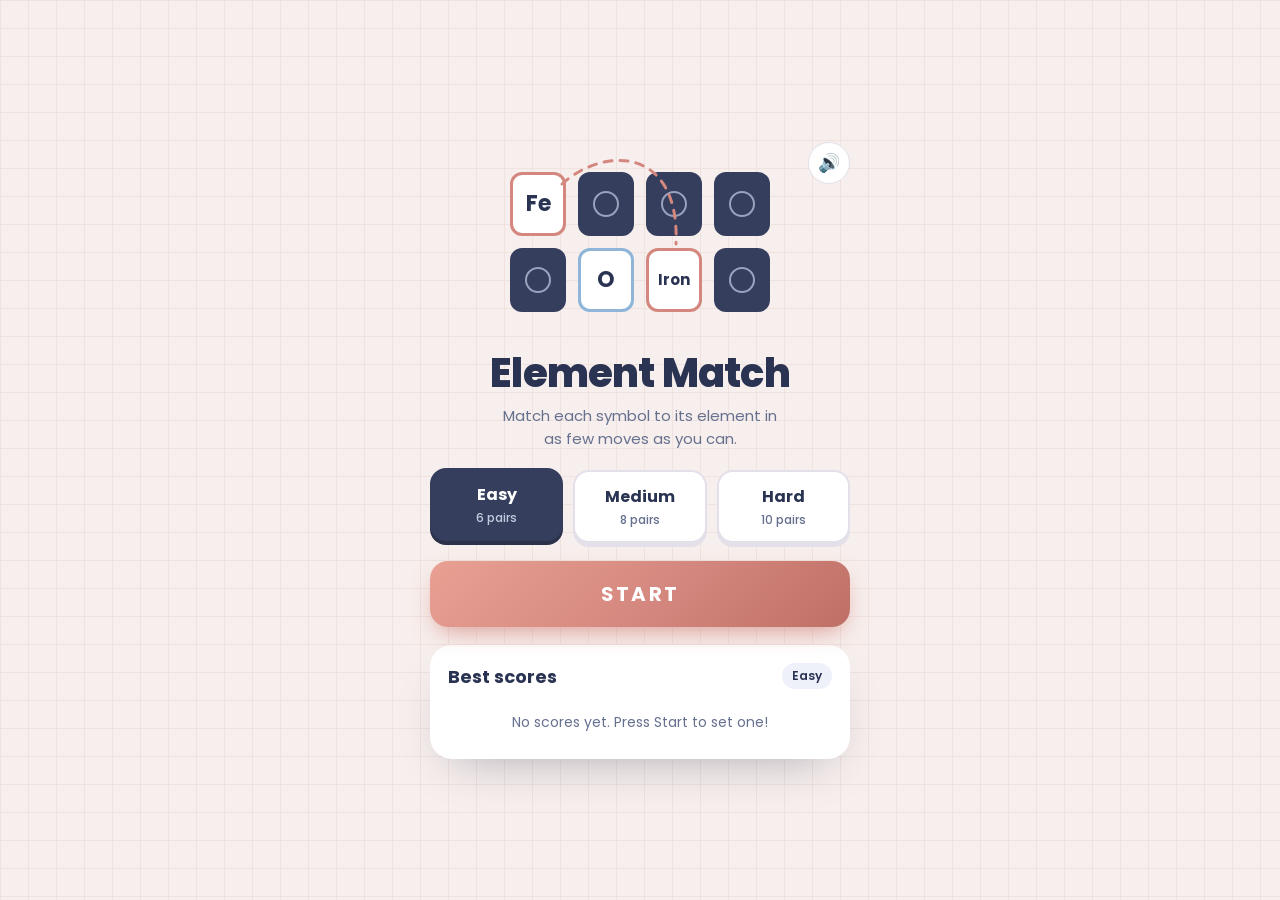
==== element-match/index.html @ 90280778 "Add Element Match memory game Flip-and-match game pairing chemical symbols with element names. Three" ====
<!doctype html>
<html lang="en">
<head>
  <meta charset="utf-8" />
  <meta name="viewport" content="width=device-width, initial-scale=1" />
  <title>Element Match</title>
  <meta name="description" content="Flip the cards and match each chemical symbol with its element in as few moves as you can." />
  <link rel="preconnect" href="https://fonts.googleapis.com" />
  <link rel="preconnect" href="https://fonts.gstatic.com" crossorigin />
  <link href="https://fonts.googleapis.com/css2?family=Poppins:wght@400;500;600;700;800&display=swap" rel="stylesheet" />
  <link rel="stylesheet" href="style.css" />
</head>
<body>
  <canvas id="confetti" aria-hidden="true"></canvas>

  <main class="stage">
    <!-- ============ HOME ============ -->
    <section id="screen-home" class="screen active">
      <div class="home">
        <button class="sound-btn" id="sound-btn" aria-label="Toggle sound" aria-pressed="true">🔊</button>

        <div class="hero" aria-hidden="true">
          <svg class="hero-arc" viewBox="0 0 312 184"><path d="M78 34 C 120 -4, 196 -4, 192 94"/></svg>
          <div class="mini sym">Fe</div>
          <div class="mini back"></div>
          <div class="mini back"></div>
          <div class="mini back"></div>
          <div class="mini back"></div>
          <div class="mini flip">O</div>
          <div class="mini name">Iron</div>
          <div class="mini back"></div>
        </div>

        <h1 class="logo">Element Match</h1>
        <p class="tagline">Match each symbol to its element in as few moves as you can.</p>

        <div class="levels" id="levels" role="radiogroup" aria-label="Level">
          <button class="level" role="radio" data-level="easy" id="level-easy"><b>Easy</b><span>6 pairs</span></button>
          <button class="level" role="radio" data-level="medium" id="level-medium"><b>Medium</b><span>8 pairs</span></button>
          <button class="level" role="radio" data-level="hard" id="level-hard"><b>Hard</b><span>10 pairs</span></button>
        </div>

        <button class="btn btn-play btn-start" id="btn-play"><span>Start</span></button>

        <div class="scores-panel">
          <h2>Best scores <span class="mode-chip" id="scores-mode">Easy</span></h2>
          <ol class="score-list" id="score-list"></ol>
        </div>
      </div>
    </section>

    <!-- ============ GAME ============ -->
    <section id="screen-game" class="screen">
      <div class="hud">
        <button class="hud-btn" id="btn-quit" aria-label="Quit to menu">✕</button>
        <div class="hud-stat"><span class="label">Moves</span><b id="moves">0</b></div>
        <div class="hud-stat"><span class="label">Time</span><b id="time">0:00</b></div>
        <div class="hud-stat"><span class="label">Pairs</span><b><span id="pairs">0</span>/<span id="pairs-total">6</span></b></div>
      </div>
      <div class="banner" id="banner">Memorize!</div>
      <div class="board-wrap">
        <div class="board" id="board"></div>
        <svg class="links" id="links" aria-hidden="true"></svg>
      </div>
      <div class="fact" id="fact">Find a symbol and its matching element name.</div>
    </section>

    <!-- ============ RESULTS ============ -->
    <section id="screen-results" class="screen">
      <article class="card results-card">
        <div class="results-art">
          <div class="stars" id="stars"><span>★</span><span>★</span><span>★</span></div>
          <div class="rank-title" id="rank-title">Lab Legend</div>
          <div class="rank-sub" id="rank-sub">Easy</div>
          <div class="new-best" id="new-best" hidden>NEW BEST SCORE!</div>
        </div>
        <div class="card-body">
          <div class="stats">
            <div class="stat"><b id="stat-moves">0</b><span>Moves</span></div>
            <div class="stat"><b id="stat-time">0:00</b><span>Time</span></div>
            <div class="stat"><b id="stat-combo">0</b><span>Best combo</span></div>
          </div>
          <div class="placed" id="placed"></div>
          <div class="actions">
            <button class="btn btn-ghost" id="btn-home">Menu</button>
            <button class="btn btn-play" id="btn-again"><span>Play again</span></button>
          </div>
        </div>
      </article>
    </section>
  </main>

  <script src="game.js"></script>
</body>
</html>
---- element-match/style.css ----
/* Lab bench: blush graph-paper ground, navy card backs, coral for matches, blue for flipped. */
:root {
  color-scheme: light;
  --bg: #f7efed;
  --grid: #efe2df;
  --ink: #2a3352;
  --muted: #66708f;
  --navy: #353e5c;
  --navy-2: #2a3149;
  --coral: #d4877e;
  --coral-2: #e9a093;
  --blue: #8fb6d8;
  --tag: #eef1f9;
  --line: #e3e0ea;
  --white: #ffffff;
  --bad: #e5626c;
  --gold: #f2b84b;
  --radius: 22px;
  --font: "Poppins", system-ui, sans-serif;
}

* { box-sizing: border-box; }
html, body { height: 100%; }
body {
  margin: 0;
  font-family: var(--font);
  color: var(--ink);
  background-color: var(--bg);
  background-image:
    linear-gradient(var(--grid) 1px, transparent 1px),
    linear-gradient(90deg, var(--grid) 1px, transparent 1px);
  background-size: 28px 28px;
  -webkit-tap-highlight-color: transparent;
  overflow-x: hidden;
}
#confetti { position: fixed; inset: 0; width: 100%; height: 100%; pointer-events: none; z-index: 50; }

.stage { min-height: 100%; display: grid; place-items: center; padding: 24px 16px; }
.screen { display: none; width: 100%; }
.screen.active { display: block; animation: screenIn .45s cubic-bezier(.2,.9,.3,1.2); }
@keyframes screenIn { from { opacity: 0; transform: translateY(18px) scale(.98); } }

button { font: inherit; cursor: pointer; color: inherit; }
button:focus-visible { outline: 3px solid var(--blue); outline-offset: 2px; }

/* ============ BUTTONS ============ */
.btn {
  display: inline-flex; align-items: center; justify-content: center; gap: 8px;
  padding: 12px 18px; border-radius: 999px; border: 0;
  font-weight: 700; font-size: 13px; letter-spacing: .06em; text-transform: uppercase;
  transition: transform .15s, box-shadow .2s, background .2s;
}
.btn:active { transform: scale(.96); }
.btn-ghost { background: var(--white); color: var(--ink); border: 1.5px solid var(--line); }
.btn-ghost:hover { background: #f8f9fd; }
.btn-play {
  position: relative; overflow: hidden; color: var(--white);
  background: linear-gradient(135deg, var(--coral-2), var(--coral) 55%, #bf7066);
  box-shadow: 0 10px 24px -8px rgba(212,135,126,.9);
}
.btn-play::after {
  content: ""; position: absolute; inset: 0;
  background: linear-gradient(110deg, transparent 30%, rgba(255,255,255,.45) 50%, transparent 70%);
  transform: translateX(-120%); animation: shine 3s infinite;
}
.btn-play:hover { transform: translateY(-2px); }
@keyframes shine { 60%, 100% { transform: translateX(120%); } }

/* ============ HOME ============ */
.home {
  position: relative; max-width: 420px; margin: 0 auto;
  display: flex; flex-direction: column; align-items: center; gap: 18px; text-align: center;
}
.sound-btn {
  position: absolute; top: 0; right: 0; z-index: 2; width: 42px; height: 42px; border-radius: 50%;
  border: 1.5px solid var(--line); background: var(--white); font-size: 18px;
}

.hero {
  position: relative; display: grid; grid-template-columns: repeat(4, 56px); gap: 12px;
  padding: 22px 26px; margin-top: 8px;
}
.mini {
  height: 64px; border-radius: 12px; display: grid; place-items: center;
  font-weight: 700; font-size: 22px; background: var(--white);
  animation: miniIn .5s backwards cubic-bezier(.2,1.4,.4,1);
}
.mini.back { background: var(--navy); position: relative; }
.mini.back::after {
  content: ""; width: 22px; height: 22px; border-radius: 50%; border: 2.5px solid #9aa3bd;
}
.mini.sym { border: 3px solid var(--coral); color: var(--ink); animation: miniIn .5s backwards, wiggle 3s 1s infinite; }
.mini.name { border: 3px solid var(--coral); font-size: 15px; animation: miniIn .5s backwards, wiggle 3s 1.15s infinite; }
.mini.flip { border: 3px solid var(--blue); animation: miniIn .5s backwards, flipLoop 4s 1s infinite; }
@keyframes miniIn { from { opacity: 0; transform: translateY(14px) scale(.8); } }
@keyframes wiggle { 0%, 80%, 100% { transform: none; } 85% { transform: rotate(-5deg) scale(1.05); } 92% { transform: rotate(4deg) scale(1.05); } }
@keyframes flipLoop { 0%, 40% { transform: rotateY(0); } 50%, 90% { transform: rotateY(360deg); } 100% { transform: rotateY(360deg); } }
.hero-arc { position: absolute; inset: 0; width: 100%; height: 100%; overflow: visible; z-index: 1; pointer-events: none; }
.hero-arc path {
  fill: none; stroke: var(--coral); stroke-width: 3; stroke-dasharray: 8 8; stroke-linecap: round;
  animation: march 1s linear infinite;
}
@keyframes march { to { stroke-dashoffset: -16; } }

.logo { margin: 0; font-size: 40px; font-weight: 800; line-height: 1.05; letter-spacing: -.02em; text-wrap: balance; }
.tagline { margin: -8px 0 2px; color: var(--muted); font-size: 15px; max-width: 32ch; }

.levels { display: grid; grid-template-columns: repeat(3, 1fr); gap: 10px; width: 100%; }
.level {
  display: flex; flex-direction: column; align-items: center; gap: 2px;
  padding: 12px 6px; border-radius: 16px; border: 2px solid var(--line);
  background: var(--white); box-shadow: 0 4px 0 var(--line);
  transition: transform .12s, background .2s, border-color .2s, color .2s;
}
.level b { font-size: 16px; }
.level span { font-size: 12px; color: var(--muted); font-weight: 500; }
.level:hover { transform: translateY(-2px); }
.level[aria-checked="true"] { background: var(--navy); border-color: var(--navy); color: var(--white); box-shadow: 0 4px 0 var(--navy-2); transform: translateY(-2px); }
.level[aria-checked="true"] span { color: #c3cae0; }

.btn-start { width: 100%; padding: 18px; font-size: 20px; letter-spacing: .12em; border-radius: 18px; }

.scores-panel {
  width: 100%; background: var(--white); border-radius: var(--radius);
  padding: 18px 18px 14px; text-align: left; box-shadow: 0 20px 50px -24px rgba(42,51,82,.4);
}
.scores-panel h2 { margin: 0 0 10px; font-size: 18px; display: flex; align-items: center; justify-content: space-between; }
.mode-chip { background: var(--tag); font-size: 12px; padding: 4px 10px; border-radius: 99px; font-weight: 600; }
.score-list { list-style: none; margin: 0; padding: 0; display: grid; gap: 6px; counter-reset: s; }
.score-list li {
  counter-increment: s; display: grid; grid-template-columns: 30px 1fr auto; align-items: center; gap: 10px;
  padding: 8px 10px; border-radius: 12px; background: var(--tag); font-variant-numeric: tabular-nums;
}
.score-list li::before {
  content: counter(s); width: 26px; height: 26px; border-radius: 50%; display: grid; place-items: center;
  background: #dfe3ef; font-weight: 800; font-size: 13px;
}
.score-list li:nth-child(1)::before { background: var(--gold); }
.score-list li:nth-child(3)::before { background: #e8b68d; }
.score-list li.fresh { background: #fbe8e4; outline: 2px solid var(--coral); }
.score-list .pts { font-weight: 800; font-size: 16px; }
.score-list .meta { font-size: 12px; color: var(--muted); }
.score-list .empty { display: block; text-align: center; color: var(--muted); font-size: 14px; background: none; padding: 12px; }
.score-list .empty::before { display: none; }

/* ============ GAME ============ */
#screen-game { max-width: 560px; margin: 0 auto; }
.hud {
  display: grid; grid-template-columns: auto 1fr 1fr 1fr; gap: 10px; align-items: center;
  background: var(--white); border-radius: 18px; padding: 10px 14px; margin-bottom: 14px;
  box-shadow: 0 14px 30px -20px rgba(42,51,82,.5);
}
.hud-btn { width: 38px; height: 38px; border-radius: 50%; border: 0; background: var(--tag); font-size: 15px; }
.hud-btn:hover { background: #e2e6f2; }
.hud-stat { display: flex; flex-direction: column; align-items: center; }
.hud-stat b { font-size: 20px; font-variant-numeric: tabular-nums; line-height: 1.2; }
.hud-stat b.bump { animation: bump .35s; }
.label { font-size: 10.5px; letter-spacing: .14em; text-transform: uppercase; color: var(--muted); font-weight: 600; }
@keyframes bump { 40% { transform: scale(1.3); color: var(--coral); } }

.banner {
  text-align: center; font-weight: 800; font-size: 18px; min-height: 28px; margin-bottom: 10px; color: var(--navy);
}
.banner.pop { animation: bannerPop .5s cubic-bezier(.2,1.6,.4,1); }
.banner.combo { color: var(--coral); }
@keyframes bannerPop { from { transform: scale(.4); opacity: 0; } }

.board-wrap { position: relative; }
.board { display: grid; grid-template-columns: repeat(var(--cols, 4), 1fr); gap: 10px; perspective: 900px; }
.links { position: absolute; inset: 0; width: 100%; height: 100%; pointer-events: none; overflow: visible; z-index: 3; }
.links path {
  fill: none; stroke: var(--coral); stroke-width: 3; stroke-dasharray: 8 8; stroke-linecap: round;
  animation: march 1s linear infinite, linkFade 1.4s forwards;
}
@keyframes linkFade { 0% { opacity: 0; } 15%, 70% { opacity: 1; } 100% { opacity: 0; } }

.tile {
  position: relative; aspect-ratio: 4 / 5; max-width: 100%; border: 0; padding: 0; background: none;
  animation: dealIn .45s backwards cubic-bezier(.2,1.3,.4,1);
}
@keyframes dealIn { from { opacity: 0; transform: translateY(-30px) rotate(-8deg) scale(.6); } }
.tile-inner {
  position: absolute; inset: 0; transform-style: preserve-3d;
  transition: transform .45s cubic-bezier(.3,1.4,.5,1);
}
.tile.up .tile-inner, .tile.matched .tile-inner { transform: rotateY(180deg); }
.face {
  position: absolute; inset: 0; border-radius: 14px; backface-visibility: hidden; -webkit-backface-visibility: hidden;
  display: grid; place-items: center;
}
.face.back { background: var(--navy); box-shadow: 0 5px 0 var(--navy-2); transition: background .2s; }
.face.back::after {
  content: ""; width: 34%; aspect-ratio: 1; border-radius: 50%; border: 3px solid #9aa3bd;
}
.tile:not(.up):not(.matched):hover .face.back { background: #414b6d; }
.tile:not(.up):not(.matched):hover .tile-inner { transform: translateY(-3px); }
.face.front {
  transform: rotateY(180deg); background: var(--white); border: 3px solid var(--blue);
  box-shadow: 0 5px 0 #d7e3ef; padding: 6px; text-align: center;
}
.front .sym { font-weight: 800; font-size: clamp(22px, 7vw, 36px); line-height: 1; }
.front .num { position: absolute; top: 6px; left: 8px; font-size: 11px; font-weight: 600; color: var(--muted); font-variant-numeric: tabular-nums; }
.front .nm { font-weight: 700; font-size: clamp(11px, 3.3vw, 15px); line-height: 1.15; hyphens: auto; }
.front .nm.long { font-size: clamp(9.5px, 2.7vw, 13px); }
.front .cat { position: absolute; bottom: 6px; left: 0; right: 0; white-space: nowrap; font-size: clamp(7px, 2vw, 9px); letter-spacing: .08em; text-transform: uppercase; color: var(--muted); font-weight: 600; }
.tile.matched .face.front { border-color: var(--coral); box-shadow: 0 5px 0 #f0cfc9; animation: matchPop .5s .1s; }
.tile.matched .face.front::after {
  content: "✓"; position: absolute; top: -9px; right: -9px; width: 24px; height: 24px; border-radius: 50%;
  background: var(--coral); color: var(--white); font-size: 13px; font-weight: 800; display: grid; place-items: center;
  animation: tick .4s .15s backwards cubic-bezier(.2,1.8,.4,1);
}
.tile.wrong .face.front { border-color: var(--bad); animation: wobble .45s; }
.tile:disabled { cursor: default; }
@keyframes matchPop { 40% { transform: rotateY(180deg) scale(1.1); } }
@keyframes tick { from { transform: scale(0) rotate(-90deg); } }
@keyframes wobble { 20%, 60% { transform: rotateY(180deg) translateX(-5px); } 40%, 80% { transform: rotateY(180deg) translateX(5px); } }

.fact {
  margin-top: 16px; padding: 12px 16px; border-radius: 14px; min-height: 48px;
  background: var(--white); border: 1.5px solid var(--line);
  font-size: 14px; line-height: 1.5; color: var(--muted); text-align: center;
}
.fact b { color: var(--ink); }
.fact.pop { animation: factIn .35s; }
@keyframes factIn { from { opacity: 0; transform: translateY(8px); } }

/* ============ RESULTS ============ */
.card {
  width: 100%; max-width: 380px; margin: 0 auto; background: var(--white);
  border-radius: var(--radius); overflow: hidden; box-shadow: 0 30px 70px -30px rgba(42,51,82,.55);
}
.results-art { background: #f3e5e2; text-align: center; padding: 30px 20px 26px; }
.stars { display: flex; justify-content: center; gap: 6px; font-size: 52px; line-height: 1; }
.stars span { color: #e3d3cf; }
.stars span.on { color: var(--gold); text-shadow: 0 4px 0 #c99632; animation: starIn .6s backwards cubic-bezier(.2,1.8,.4,1); }
.stars span.on:nth-child(2) { animation-delay: .2s; font-size: 64px; }
.stars span.on:nth-child(3) { animation-delay: .4s; }
.stars span:nth-child(2) { font-size: 64px; margin-top: -10px; }
@keyframes starIn { from { transform: scale(0) rotate(-120deg); } }
.rank-title { margin-top: 10px; font-weight: 800; font-size: 24px; }
.rank-sub { margin-top: 2px; font-size: 12px; color: var(--muted); text-transform: uppercase; letter-spacing: .14em; font-weight: 600; }
.new-best {
  display: inline-block; margin-top: 12px; padding: 5px 14px; border-radius: 99px;
  background: var(--gold); color: #4a3200; font-weight: 800; font-size: 12px; letter-spacing: .1em;
  animation: pulseGold 1.2s infinite;
}
@keyframes pulseGold { 50% { transform: scale(1.08); } }
.card-body { padding: 20px; }
.stats { display: grid; grid-template-columns: repeat(3, 1fr); gap: 8px; margin-bottom: 14px; }
.stat { background: var(--tag); border-radius: 14px; padding: 12px 6px; text-align: center; }
.stat b { display: block; font-size: 20px; font-variant-numeric: tabular-nums; }
.stat span { font-size: 11.5px; color: var(--muted); font-weight: 500; }
.placed { text-align: center; font-weight: 700; color: var(--coral); margin-bottom: 14px; min-height: 1em; }
.actions { display: flex; gap: 12px; justify-content: space-between; }
.actions .btn { flex: 1; }

@media (max-width: 420px) {
  .board { gap: 7px; }
  .logo { font-size: 34px; }
}

@media (prefers-reduced-motion: reduce) {
  *, *::before, *::after { animation-duration: .01ms !important; animation-iteration-count: 1 !important; transition-duration: .01ms !important; }
}
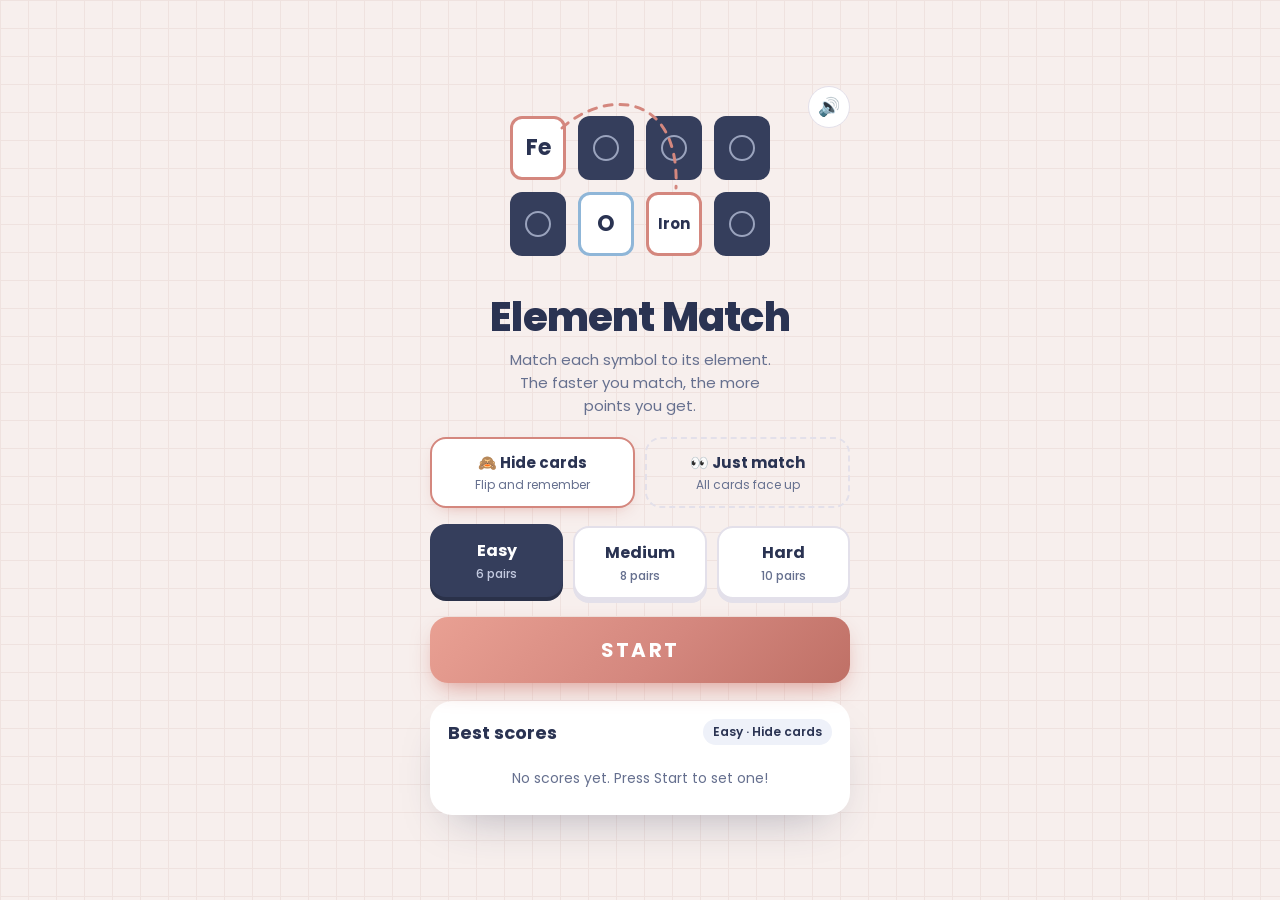
==== commit b3148c5c: "Element Match: add speed scoring and a face-up match mode - Kahoot-style points per match: 1000 for " ====
--- a/element-match/index.html
+++ b/element-match/index.html
@@ -32,7 +32,12 @@
         </div>
 
         <h1 class="logo">Element Match</h1>
-        <p class="tagline">Match each symbol to its element in as few moves as you can.</p>
+        <p class="tagline">Match each symbol to its element. The faster you match, the more points you get.</p>
+
+        <div class="modes" id="modes" role="radiogroup" aria-label="Mode">
+          <button class="mode" role="radio" data-mode="memory" id="mode-memory"><b>🙈 Hide cards</b><span>Flip and remember</span></button>
+          <button class="mode" role="radio" data-mode="match" id="mode-match"><b>👀 Just match</b><span>All cards face up</span></button>
+        </div>
 
         <div class="levels" id="levels" role="radiogroup" aria-label="Level">
           <button class="level" role="radio" data-level="easy" id="level-easy"><b>Easy</b><span>6 pairs</span></button>
@@ -43,7 +48,7 @@
         <button class="btn btn-play btn-start" id="btn-play"><span>Start</span></button>
 
         <div class="scores-panel">
-          <h2>Best scores <span class="mode-chip" id="scores-mode">Easy</span></h2>
+          <h2>Best scores <span class="mode-chip" id="scores-mode">Easy · Hide cards</span></h2>
           <ol class="score-list" id="score-list"></ol>
         </div>
       </div>
@@ -53,9 +58,13 @@
     <section id="screen-game" class="screen">
       <div class="hud">
         <button class="hud-btn" id="btn-quit" aria-label="Quit to menu">✕</button>
+        <div class="hud-stat"><span class="label">Score</span><b id="score">0</b></div>
         <div class="hud-stat"><span class="label">Moves</span><b id="moves">0</b></div>
-        <div class="hud-stat"><span class="label">Time</span><b id="time">0:00</b></div>
         <div class="hud-stat"><span class="label">Pairs</span><b><span id="pairs">0</span>/<span id="pairs-total">6</span></b></div>
+      </div>
+      <div class="speed" id="speed">
+        <div class="speed-bar"><div class="speed-fill" id="speed-fill"></div></div>
+        <div class="speed-val">⚡ <b id="worth">1000</b> pts</div>
       </div>
       <div class="banner" id="banner">Memorize!</div>
       <div class="board-wrap">
@@ -75,6 +84,7 @@
           <div class="new-best" id="new-best" hidden>NEW BEST SCORE!</div>
         </div>
         <div class="card-body">
+          <div class="final-score"><span id="final-score">0</span><small>points</small></div>
           <div class="stats">
             <div class="stat"><b id="stat-moves">0</b><span>Moves</span></div>
             <div class="stat"><b id="stat-time">0:00</b><span>Time</span></div>
--- a/element-match/style.css
+++ b/element-match/style.css
@@ -105,6 +105,17 @@
 .logo { margin: 0; font-size: 40px; font-weight: 800; line-height: 1.05; letter-spacing: -.02em; text-wrap: balance; }
 .tagline { margin: -8px 0 2px; color: var(--muted); font-size: 15px; max-width: 32ch; }
 
+.modes { display: grid; grid-template-columns: 1fr 1fr; gap: 10px; width: 100%; }
+.mode {
+  display: flex; flex-direction: column; align-items: center; gap: 2px;
+  padding: 12px 8px; border-radius: 16px; border: 2px dashed var(--line); background: transparent;
+  transition: background .2s, border-color .2s, transform .12s;
+}
+.mode b { font-size: 15px; }
+.mode span { font-size: 12px; color: var(--muted); }
+.mode:hover { transform: translateY(-2px); }
+.mode[aria-checked="true"] { background: var(--white); border: 2px solid var(--coral); box-shadow: 0 6px 18px -10px rgba(212,135,126,.9); }
+
 .levels { display: grid; grid-template-columns: repeat(3, 1fr); gap: 10px; width: 100%; }
 .level {
   display: flex; flex-direction: column; align-items: center; gap: 2px;
@@ -157,6 +168,22 @@
 .hud-stat b.bump { animation: bump .35s; }
 .label { font-size: 10.5px; letter-spacing: .14em; text-transform: uppercase; color: var(--muted); font-weight: 600; }
 @keyframes bump { 40% { transform: scale(1.3); color: var(--coral); } }
+
+.speed { display: flex; align-items: center; gap: 12px; margin: -4px 4px 10px; }
+.speed-bar { flex: 1; height: 10px; border-radius: 99px; background: var(--white); border: 1.5px solid var(--line); overflow: hidden; }
+.speed-fill { height: 100%; width: 100%; border-radius: 99px; background: linear-gradient(90deg, var(--coral), var(--gold)); }
+.speed.slow .speed-fill { background: var(--blue); }
+.speed-val { font-size: 14px; color: var(--muted); min-width: 92px; text-align: right; font-variant-numeric: tabular-nums; }
+.speed-val b { color: var(--coral); font-size: 18px; }
+.speed.slow .speed-val b { color: var(--muted); }
+.speed.paused { opacity: .45; }
+
+.floater {
+  position: absolute; z-index: 6; transform: translate(-50%, -50%); pointer-events: none; white-space: nowrap;
+  font-weight: 800; font-size: 24px; color: var(--coral); text-shadow: 0 2px 0 var(--white), 0 0 12px var(--white);
+  animation: floatUp 1s ease-out forwards;
+}
+@keyframes floatUp { to { opacity: 0; transform: translate(-50%, -110%) scale(1.15); } }
 
 .banner {
   text-align: center; font-weight: 800; font-size: 18px; min-height: 28px; margin-bottom: 10px; color: var(--navy);
@@ -211,6 +238,7 @@
 }
 .tile.wrong .face.front { border-color: var(--bad); animation: wobble .45s; }
 .tile:disabled { cursor: default; }
+.tile.picked .face.front { border-color: var(--navy); box-shadow: 0 5px 0 var(--navy-2); transform: rotateY(180deg) translateY(-4px); }
 @keyframes matchPop { 40% { transform: rotateY(180deg) scale(1.1); } }
 @keyframes tick { from { transform: scale(0) rotate(-90deg); } }
 @keyframes wobble { 20%, 60% { transform: rotateY(180deg) translateX(-5px); } 40%, 80% { transform: rotateY(180deg) translateX(5px); } }
@@ -246,6 +274,9 @@
 }
 @keyframes pulseGold { 50% { transform: scale(1.08); } }
 .card-body { padding: 20px; }
+.final-score { text-align: center; margin-bottom: 16px; }
+.final-score span { display: block; font-size: 48px; font-weight: 800; line-height: 1; font-variant-numeric: tabular-nums; }
+.final-score small { color: var(--muted); font-size: 12px; text-transform: uppercase; letter-spacing: .14em; font-weight: 600; }
 .stats { display: grid; grid-template-columns: repeat(3, 1fr); gap: 8px; margin-bottom: 14px; }
 .stat { background: var(--tag); border-radius: 14px; padding: 12px 6px; text-align: center; }
 .stat b { display: block; font-size: 20px; font-variant-numeric: tabular-nums; }
